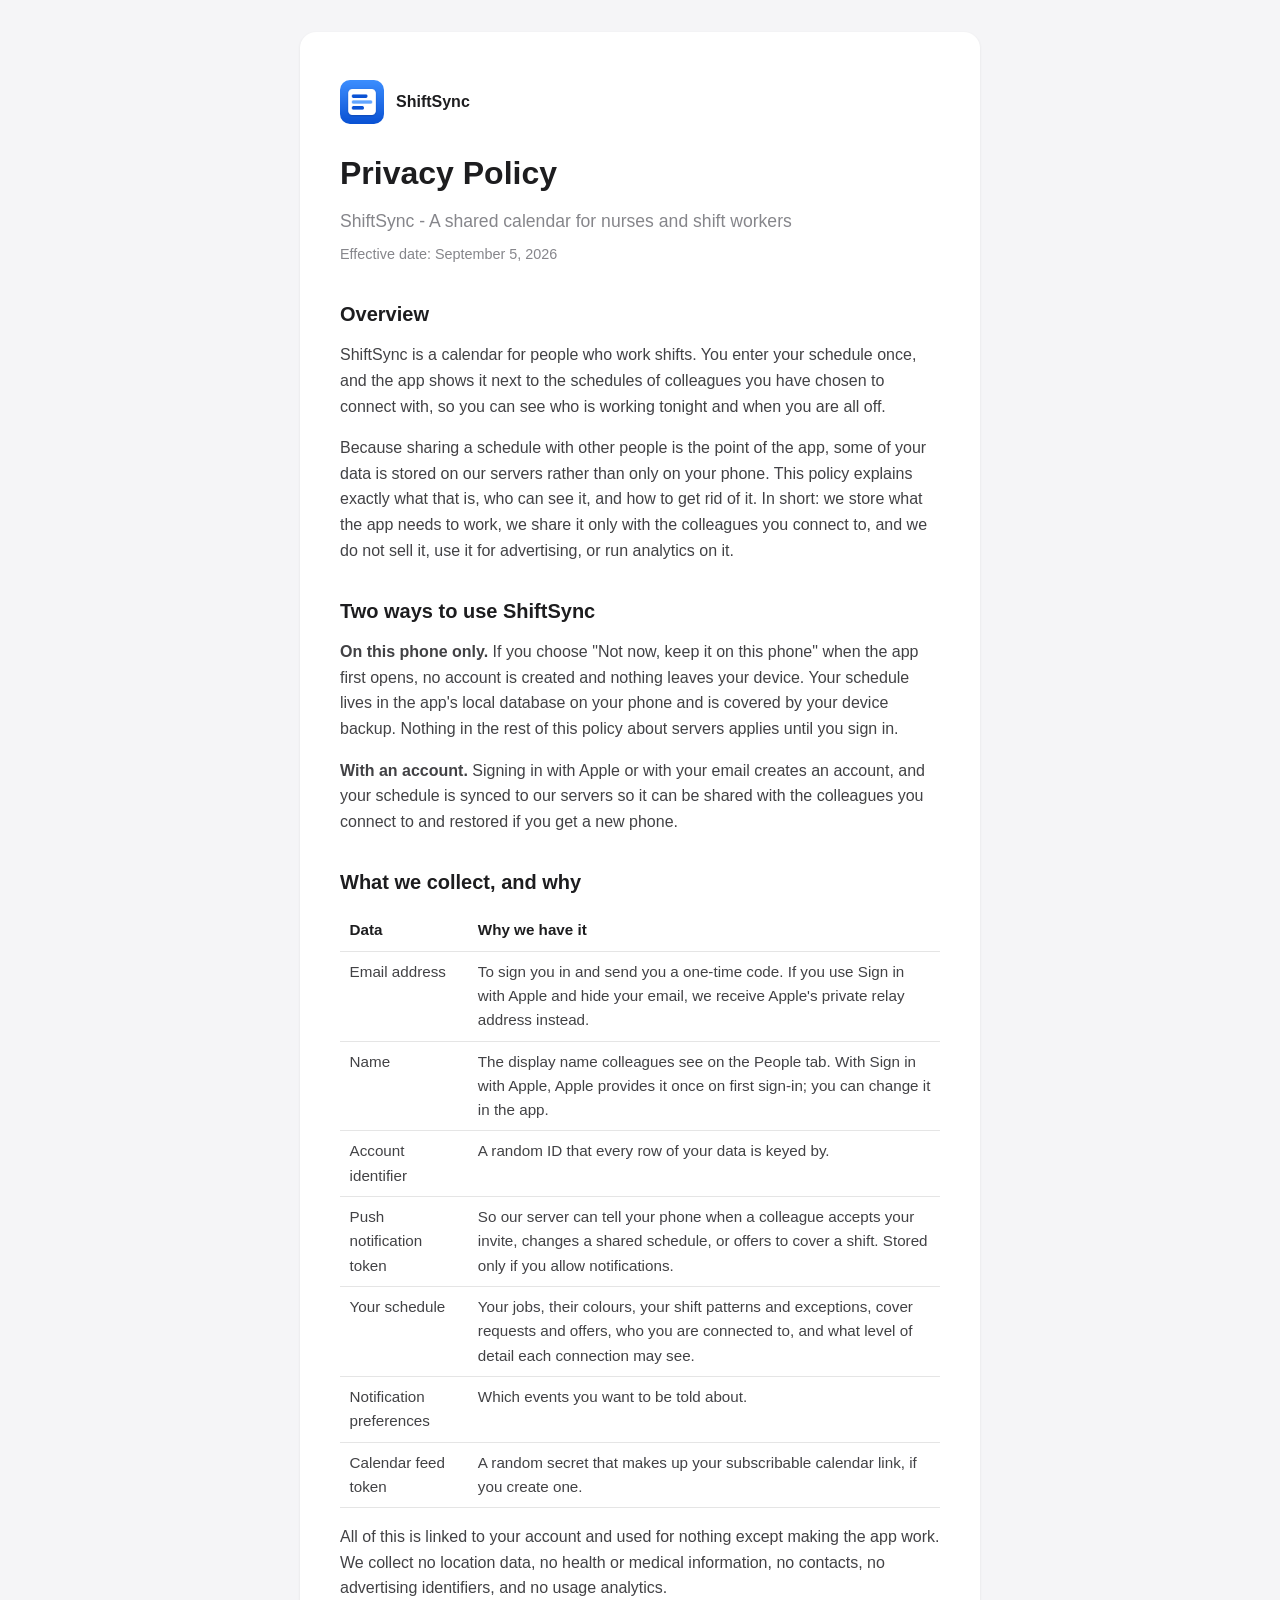
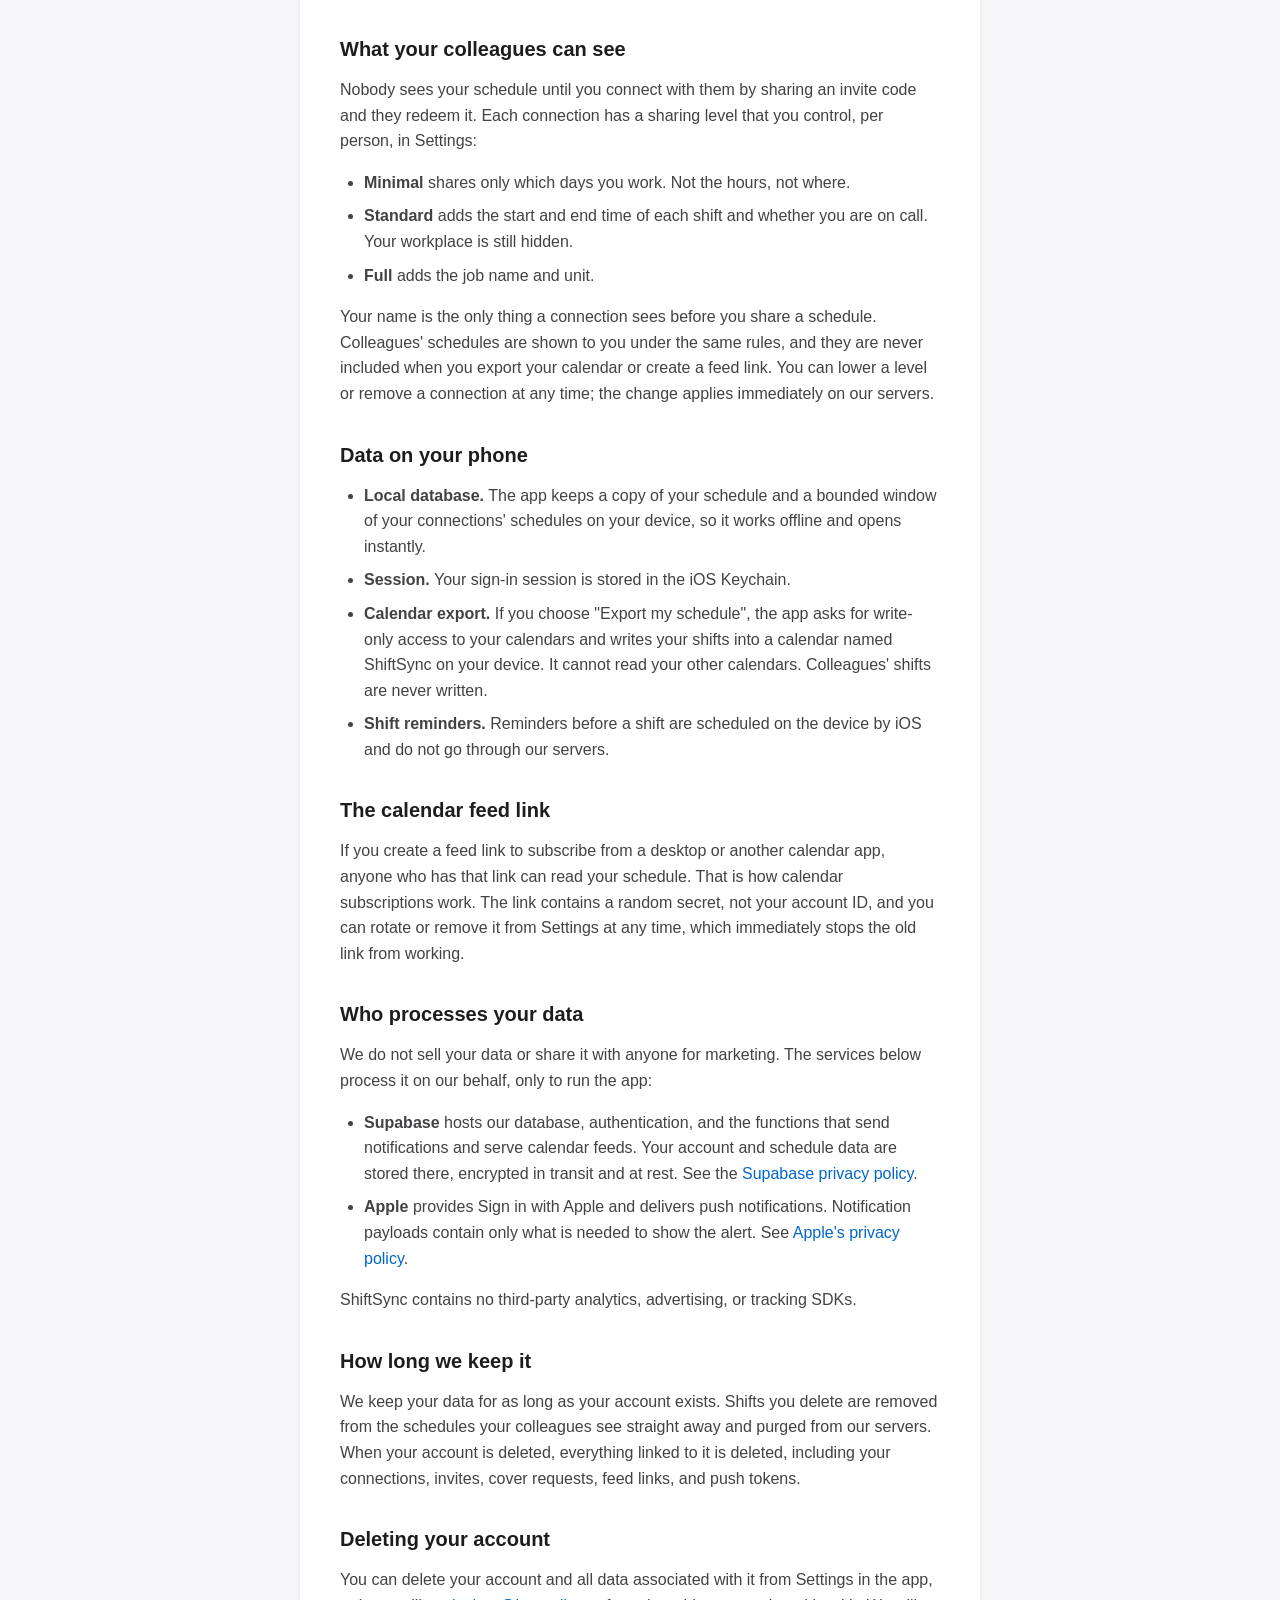
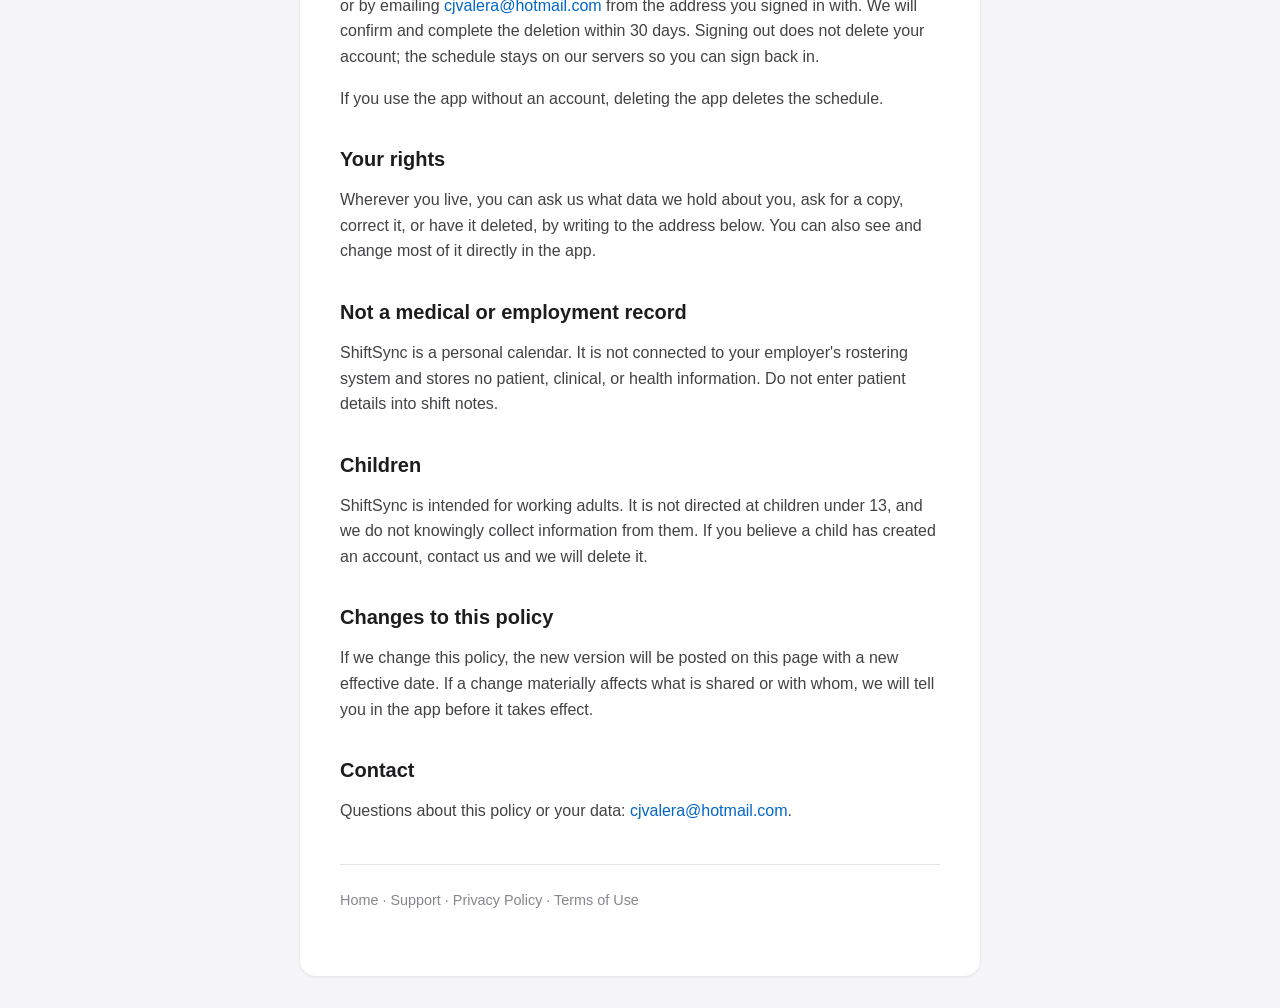
==== privacy.html @ 1a3b59c1 "Support, privacy policy and terms pages for the ShiftSync iOS app Co-Authored-By: Claude Fable 5.1 <" ====
<!DOCTYPE html>
<html lang="en">
<head>
    <meta charset="UTF-8">
    <meta name="viewport" content="width=device-width, initial-scale=1.0">
    <title>ShiftSync - Privacy Policy</title>
    <meta name="description" content="How ShiftSync handles your schedule, your account, and what your colleagues can see.">
    <link rel="icon" href="favicon.png">
    <link rel="apple-touch-icon" href="apple-touch-icon.png">
    <link rel="stylesheet" href="_style.css">
</head>
<body>
    <div class="container">
        <div class="brand"><img src="appicon.png" alt=""><a href="index.html">ShiftSync</a></div>
        <h1>Privacy Policy</h1>
        <p class="subtitle">ShiftSync - A shared calendar for nurses and shift workers</p>
        <p class="effective">Effective date: September 5, 2026</p>

        <h2>Overview</h2>
        <p>ShiftSync is a calendar for people who work shifts. You enter your schedule once, and the app shows it next to the schedules of colleagues you have chosen to connect with, so you can see who is working tonight and when you are all off.</p>
        <p>Because sharing a schedule with other people is the point of the app, some of your data is stored on our servers rather than only on your phone. This policy explains exactly what that is, who can see it, and how to get rid of it. In short: we store what the app needs to work, we share it only with the colleagues you connect to, and we do not sell it, use it for advertising, or run analytics on it.</p>

        <h2>Two ways to use ShiftSync</h2>
        <p><strong>On this phone only.</strong> If you choose "Not now, keep it on this phone" when the app first opens, no account is created and nothing leaves your device. Your schedule lives in the app's local database on your phone and is covered by your device backup. Nothing in the rest of this policy about servers applies until you sign in.</p>
        <p><strong>With an account.</strong> Signing in with Apple or with your email creates an account, and your schedule is synced to our servers so it can be shared with the colleagues you connect to and restored if you get a new phone.</p>

        <h2>What we collect, and why</h2>
        <table>
            <tr><th>Data</th><th>Why we have it</th></tr>
            <tr><td>Email address</td><td>To sign you in and send you a one-time code. If you use Sign in with Apple and hide your email, we receive Apple's private relay address instead.</td></tr>
            <tr><td>Name</td><td>The display name colleagues see on the People tab. With Sign in with Apple, Apple provides it once on first sign-in; you can change it in the app.</td></tr>
            <tr><td>Account identifier</td><td>A random ID that every row of your data is keyed by.</td></tr>
            <tr><td>Push notification token</td><td>So our server can tell your phone when a colleague accepts your invite, changes a shared schedule, or offers to cover a shift. Stored only if you allow notifications.</td></tr>
            <tr><td>Your schedule</td><td>Your jobs, their colours, your shift patterns and exceptions, cover requests and offers, who you are connected to, and what level of detail each connection may see.</td></tr>
            <tr><td>Notification preferences</td><td>Which events you want to be told about.</td></tr>
            <tr><td>Calendar feed token</td><td>A random secret that makes up your subscribable calendar link, if you create one.</td></tr>
        </table>
        <p>All of this is linked to your account and used for nothing except making the app work. We collect no location data, no health or medical information, no contacts, no advertising identifiers, and no usage analytics.</p>

        <h2>What your colleagues can see</h2>
        <p>Nobody sees your schedule until you connect with them by sharing an invite code and they redeem it. Each connection has a sharing level that you control, per person, in Settings:</p>
        <ul>
            <li><strong>Minimal</strong> shares only which days you work. Not the hours, not where.</li>
            <li><strong>Standard</strong> adds the start and end time of each shift and whether you are on call. Your workplace is still hidden.</li>
            <li><strong>Full</strong> adds the job name and unit.</li>
        </ul>
        <p>Your name is the only thing a connection sees before you share a schedule. Colleagues' schedules are shown to you under the same rules, and they are never included when you export your calendar or create a feed link. You can lower a level or remove a connection at any time; the change applies immediately on our servers.</p>

        <h2>Data on your phone</h2>
        <ul>
            <li><strong>Local database.</strong> The app keeps a copy of your schedule and a bounded window of your connections' schedules on your device, so it works offline and opens instantly.</li>
            <li><strong>Session.</strong> Your sign-in session is stored in the iOS Keychain.</li>
            <li><strong>Calendar export.</strong> If you choose "Export my schedule", the app asks for write-only access to your calendars and writes your shifts into a calendar named ShiftSync on your device. It cannot read your other calendars. Colleagues' shifts are never written.</li>
            <li><strong>Shift reminders.</strong> Reminders before a shift are scheduled on the device by iOS and do not go through our servers.</li>
        </ul>

        <h2>The calendar feed link</h2>
        <p>If you create a feed link to subscribe from a desktop or another calendar app, anyone who has that link can read your schedule. That is how calendar subscriptions work. The link contains a random secret, not your account ID, and you can rotate or remove it from Settings at any time, which immediately stops the old link from working.</p>

        <h2>Who processes your data</h2>
        <p>We do not sell your data or share it with anyone for marketing. The services below process it on our behalf, only to run the app:</p>
        <ul>
            <li><strong>Supabase</strong> hosts our database, authentication, and the functions that send notifications and serve calendar feeds. Your account and schedule data are stored there, encrypted in transit and at rest. See the <a href="https://supabase.com/privacy">Supabase privacy policy</a>.</li>
            <li><strong>Apple</strong> provides Sign in with Apple and delivers push notifications. Notification payloads contain only what is needed to show the alert. See <a href="https://www.apple.com/legal/privacy/">Apple's privacy policy</a>.</li>
        </ul>
        <p>ShiftSync contains no third-party analytics, advertising, or tracking SDKs.</p>

        <h2>How long we keep it</h2>
        <p>We keep your data for as long as your account exists. Shifts you delete are removed from the schedules your colleagues see straight away and purged from our servers. When your account is deleted, everything linked to it is deleted, including your connections, invites, cover requests, feed links, and push tokens.</p>

        <h2>Deleting your account</h2>
        <p>You can delete your account and all data associated with it from Settings in the app, or by emailing <a href="mailto:cjvalera@hotmail.com">cjvalera@hotmail.com</a> from the address you signed in with. We will confirm and complete the deletion within 30 days. Signing out does not delete your account; the schedule stays on our servers so you can sign back in.</p>
        <p>If you use the app without an account, deleting the app deletes the schedule.</p>

        <h2>Your rights</h2>
        <p>Wherever you live, you can ask us what data we hold about you, ask for a copy, correct it, or have it deleted, by writing to the address below. You can also see and change most of it directly in the app.</p>

        <h2>Not a medical or employment record</h2>
        <p>ShiftSync is a personal calendar. It is not connected to your employer's rostering system and stores no patient, clinical, or health information. Do not enter patient details into shift notes.</p>

        <h2>Children</h2>
        <p>ShiftSync is intended for working adults. It is not directed at children under 13, and we do not knowingly collect information from them. If you believe a child has created an account, contact us and we will delete it.</p>

        <h2>Changes to this policy</h2>
        <p>If we change this policy, the new version will be posted on this page with a new effective date. If a change materially affects what is shared or with whom, we will tell you in the app before it takes effect.</p>

        <h2>Contact</h2>
        <p>Questions about this policy or your data: <a href="mailto:cjvalera@hotmail.com">cjvalera@hotmail.com</a>.</p>
        <p class="nav">
            <a href="index.html">Home</a> &middot;
            <a href="support.html">Support</a> &middot;
            <a href="privacy.html">Privacy Policy</a> &middot;
            <a href="terms.html">Terms of Use</a>
        </p>
    </div>
</body>
</html>
---- _style.css ----
* { margin: 0; padding: 0; box-sizing: border-box; }
body { font-family: -apple-system, BlinkMacSystemFont, "Segoe UI", Roboto, Helvetica, Arial, sans-serif; line-height: 1.6; color: #1d1d1f; background: #f5f5f7; padding: 2rem 1rem; -webkit-font-smoothing: antialiased; }
.container { max-width: 680px; margin: 0 auto; background: #fff; border-radius: 16px; padding: 3rem 2.5rem; box-shadow: 0 1px 3px rgba(0,0,0,0.08); }
.brand { display: flex; align-items: center; gap: 0.75rem; margin-bottom: 1.5rem; }
.brand img { width: 44px; height: 44px; border-radius: 10px; }
.brand a { color: #1d1d1f; font-weight: 600; text-decoration: none; }
h1 { font-size: 2rem; font-weight: 700; margin-bottom: 0.5rem; }
.subtitle { color: #86868b; font-size: 1.1rem; margin-bottom: 0.5rem; }
.effective { color: #86868b; font-size: 0.9rem; margin-bottom: 2rem; }
h2 { font-size: 1.25rem; font-weight: 600; margin-top: 2rem; margin-bottom: 0.75rem; }
h3 { font-size: 1.05rem; font-weight: 600; margin-top: 1.25rem; margin-bottom: 0.5rem; }
p { margin-bottom: 1rem; color: #424245; }
ul, ol { margin-bottom: 1rem; padding-left: 1.5rem; color: #424245; }
li { margin-bottom: 0.5rem; }
a { color: #0066cc; text-decoration: none; }
a:hover { text-decoration: underline; }
table { width: 100%; border-collapse: collapse; margin-bottom: 1rem; font-size: 0.95rem; }
th, td { text-align: left; padding: 0.5rem 0.6rem; border-bottom: 1px solid #e5e5e5; vertical-align: top; color: #424245; }
th { color: #1d1d1f; font-weight: 600; }
.card { background: #f5f5f7; border-radius: 12px; padding: 1.5rem; margin: 1.5rem 0; }
.card p { margin-bottom: 0.5rem; } .card p:last-child { margin-bottom: 0; }
.nav { margin-top: 2.5rem; padding-top: 1.5rem; border-top: 1px solid #e5e5e5; font-size: 0.9rem; color: #86868b; }
.nav a { color: #86868b; } .nav a:hover { color: #0066cc; }
@media (max-width: 600px) { .container { padding: 2rem 1.25rem; } body { padding: 1rem 0.5rem; } }
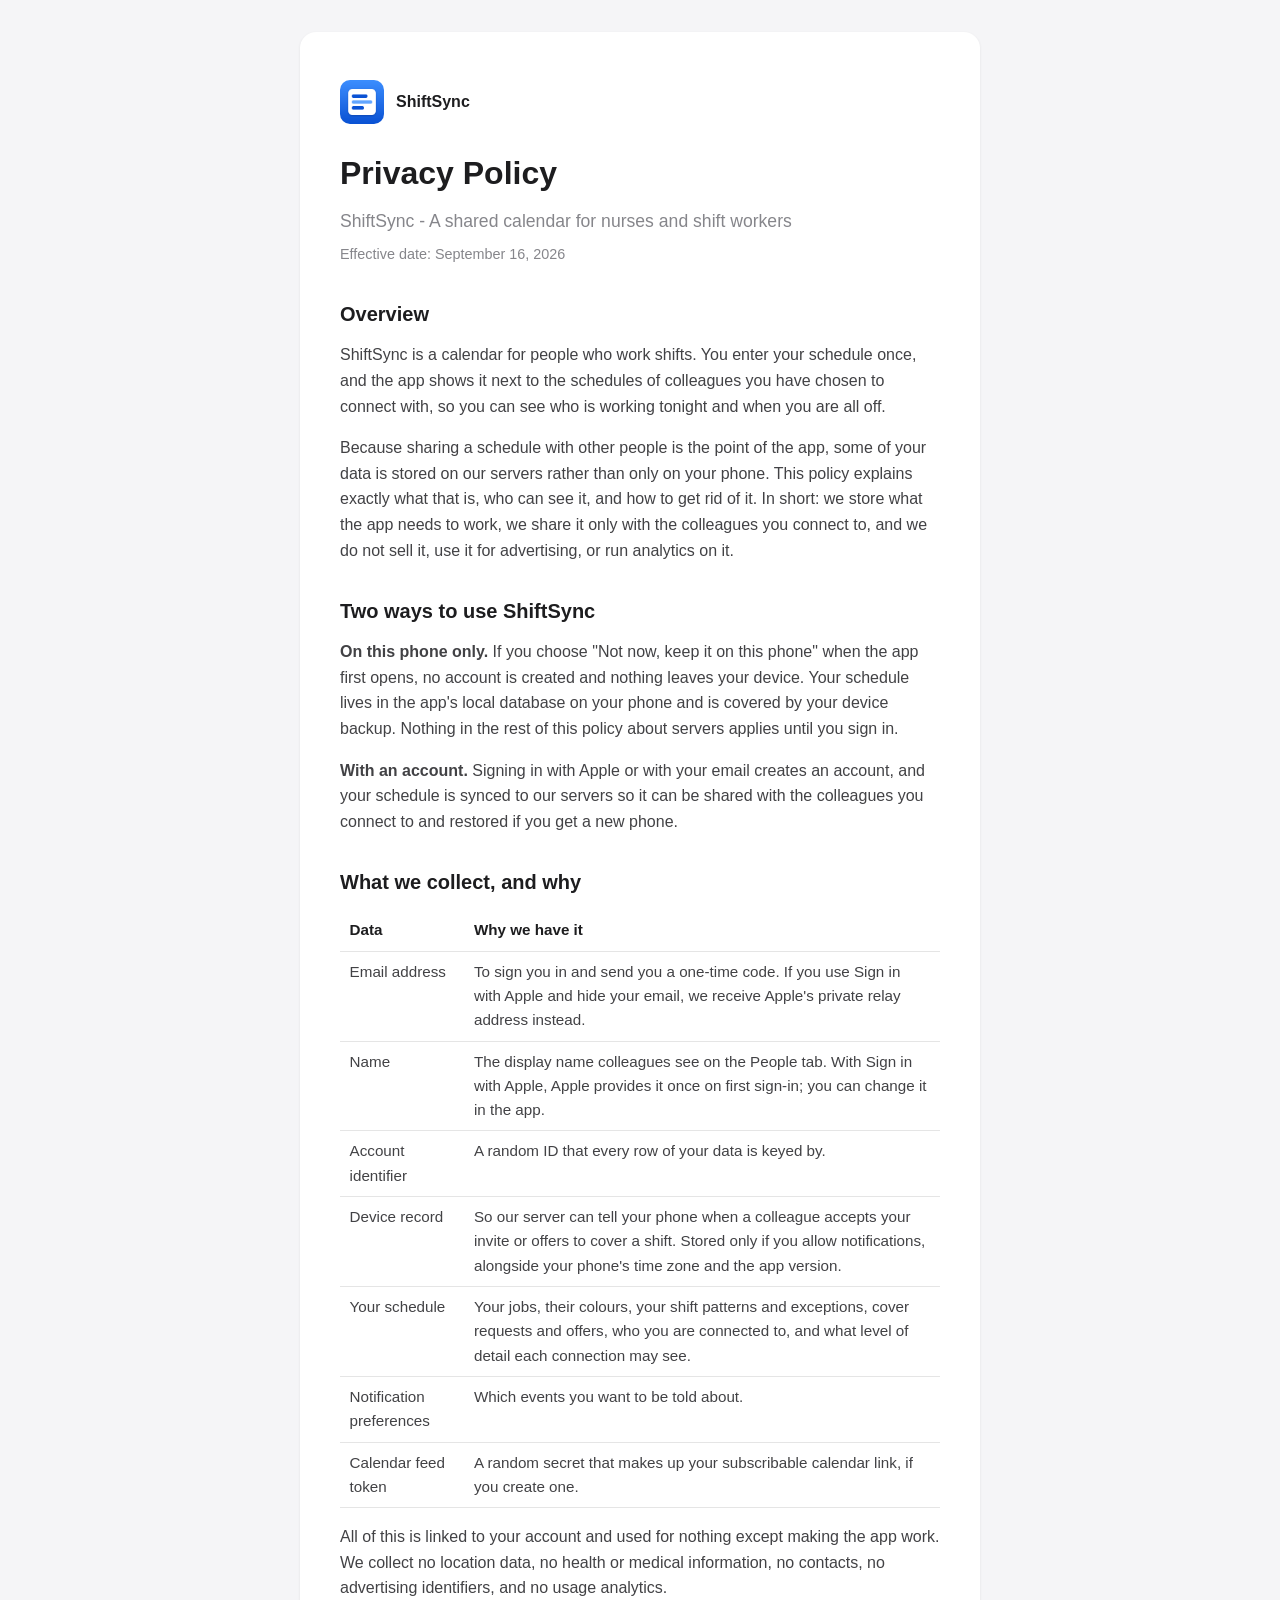
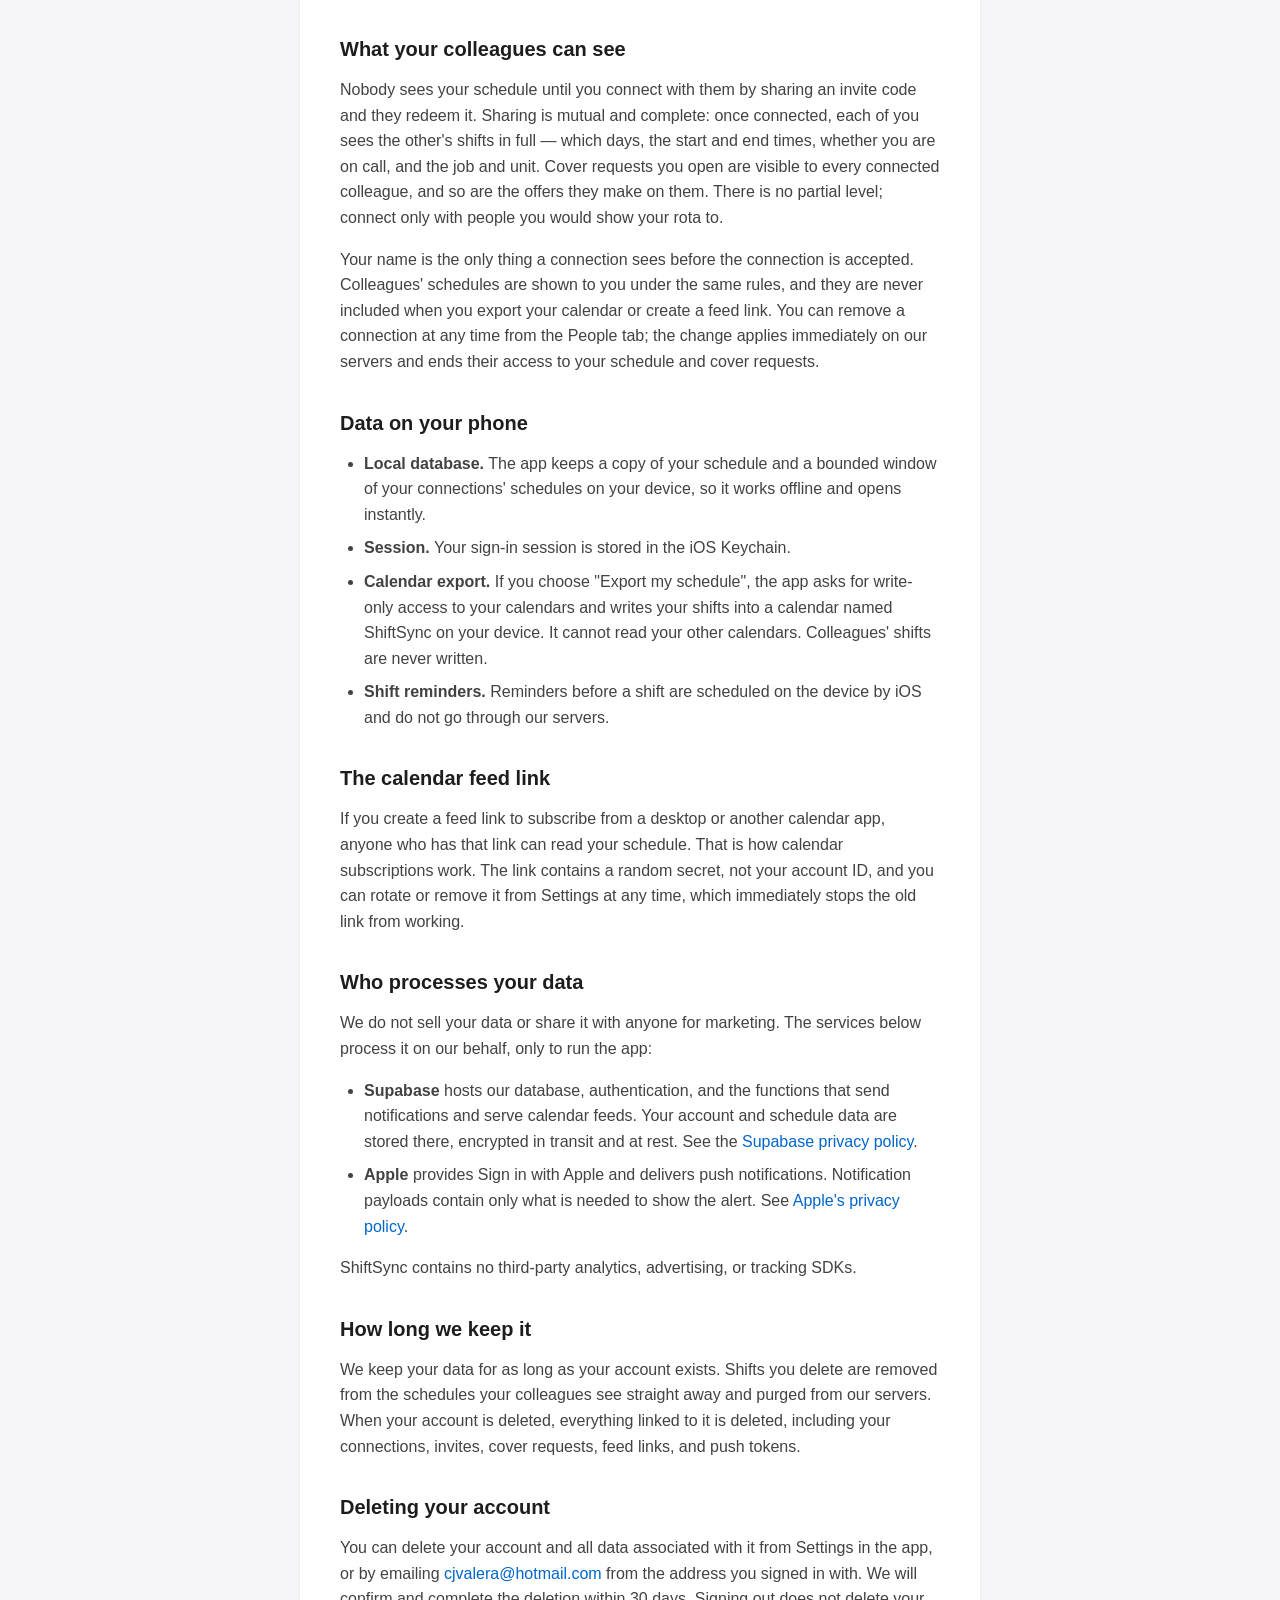
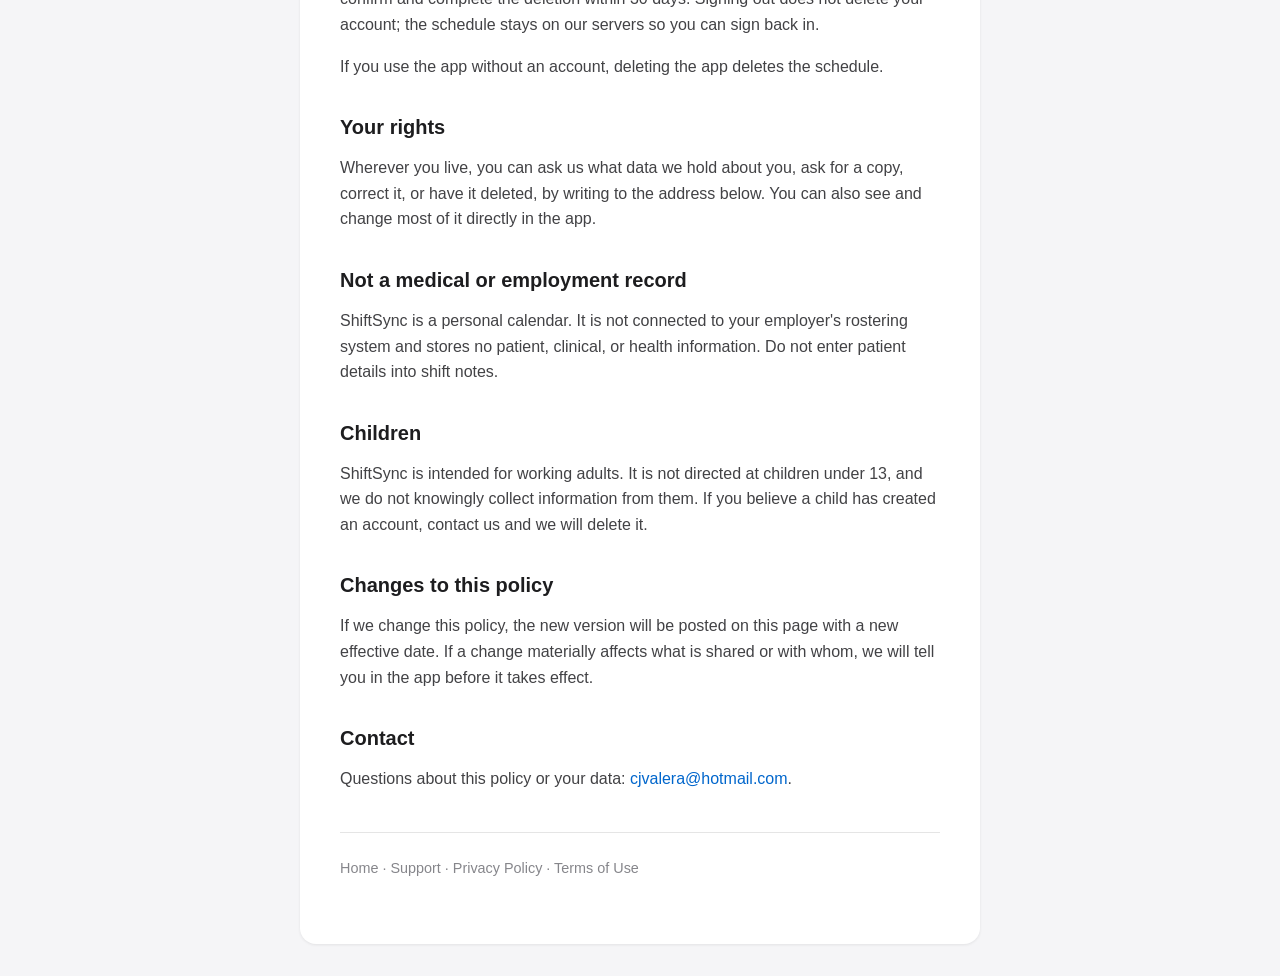
==== commit 8b4c8990: "Describe sharing as mutual and complete, matching the app since 2026-09-07 The policy, the front pag" ====
--- a/privacy.html
+++ b/privacy.html
@@ -14,7 +14,7 @@
         <div class="brand"><img src="appicon.png" alt=""><a href="index.html">ShiftSync</a></div>
         <h1>Privacy Policy</h1>
         <p class="subtitle">ShiftSync - A shared calendar for nurses and shift workers</p>
-        <p class="effective">Effective date: September 5, 2026</p>
+        <p class="effective">Effective date: September 16, 2026</p>
 
         <h2>Overview</h2>
         <p>ShiftSync is a calendar for people who work shifts. You enter your schedule once, and the app shows it next to the schedules of colleagues you have chosen to connect with, so you can see who is working tonight and when you are all off.</p>
@@ -30,7 +30,7 @@
             <tr><td>Email address</td><td>To sign you in and send you a one-time code. If you use Sign in with Apple and hide your email, we receive Apple's private relay address instead.</td></tr>
             <tr><td>Name</td><td>The display name colleagues see on the People tab. With Sign in with Apple, Apple provides it once on first sign-in; you can change it in the app.</td></tr>
             <tr><td>Account identifier</td><td>A random ID that every row of your data is keyed by.</td></tr>
-            <tr><td>Push notification token</td><td>So our server can tell your phone when a colleague accepts your invite, changes a shared schedule, or offers to cover a shift. Stored only if you allow notifications.</td></tr>
+            <tr><td>Device record</td><td>So our server can tell your phone when a colleague accepts your invite or offers to cover a shift. Stored only if you allow notifications, alongside your phone's time zone and the app version.</td></tr>
             <tr><td>Your schedule</td><td>Your jobs, their colours, your shift patterns and exceptions, cover requests and offers, who you are connected to, and what level of detail each connection may see.</td></tr>
             <tr><td>Notification preferences</td><td>Which events you want to be told about.</td></tr>
             <tr><td>Calendar feed token</td><td>A random secret that makes up your subscribable calendar link, if you create one.</td></tr>
@@ -38,13 +38,8 @@
         <p>All of this is linked to your account and used for nothing except making the app work. We collect no location data, no health or medical information, no contacts, no advertising identifiers, and no usage analytics.</p>
 
         <h2>What your colleagues can see</h2>
-        <p>Nobody sees your schedule until you connect with them by sharing an invite code and they redeem it. Each connection has a sharing level that you control, per person, in Settings:</p>
-        <ul>
-            <li><strong>Minimal</strong> shares only which days you work. Not the hours, not where.</li>
-            <li><strong>Standard</strong> adds the start and end time of each shift and whether you are on call. Your workplace is still hidden.</li>
-            <li><strong>Full</strong> adds the job name and unit.</li>
-        </ul>
-        <p>Your name is the only thing a connection sees before you share a schedule. Colleagues' schedules are shown to you under the same rules, and they are never included when you export your calendar or create a feed link. You can lower a level or remove a connection at any time; the change applies immediately on our servers.</p>
+        <p>Nobody sees your schedule until you connect with them by sharing an invite code and they redeem it. Sharing is mutual and complete: once connected, each of you sees the other's shifts in full &mdash; which days, the start and end times, whether you are on call, and the job and unit. Cover requests you open are visible to every connected colleague, and so are the offers they make on them. There is no partial level; connect only with people you would show your rota to.</p>
+        <p>Your name is the only thing a connection sees before the connection is accepted. Colleagues' schedules are shown to you under the same rules, and they are never included when you export your calendar or create a feed link. You can remove a connection at any time from the People tab; the change applies immediately on our servers and ends their access to your schedule and cover requests.</p>
 
         <h2>Data on your phone</h2>
         <ul>
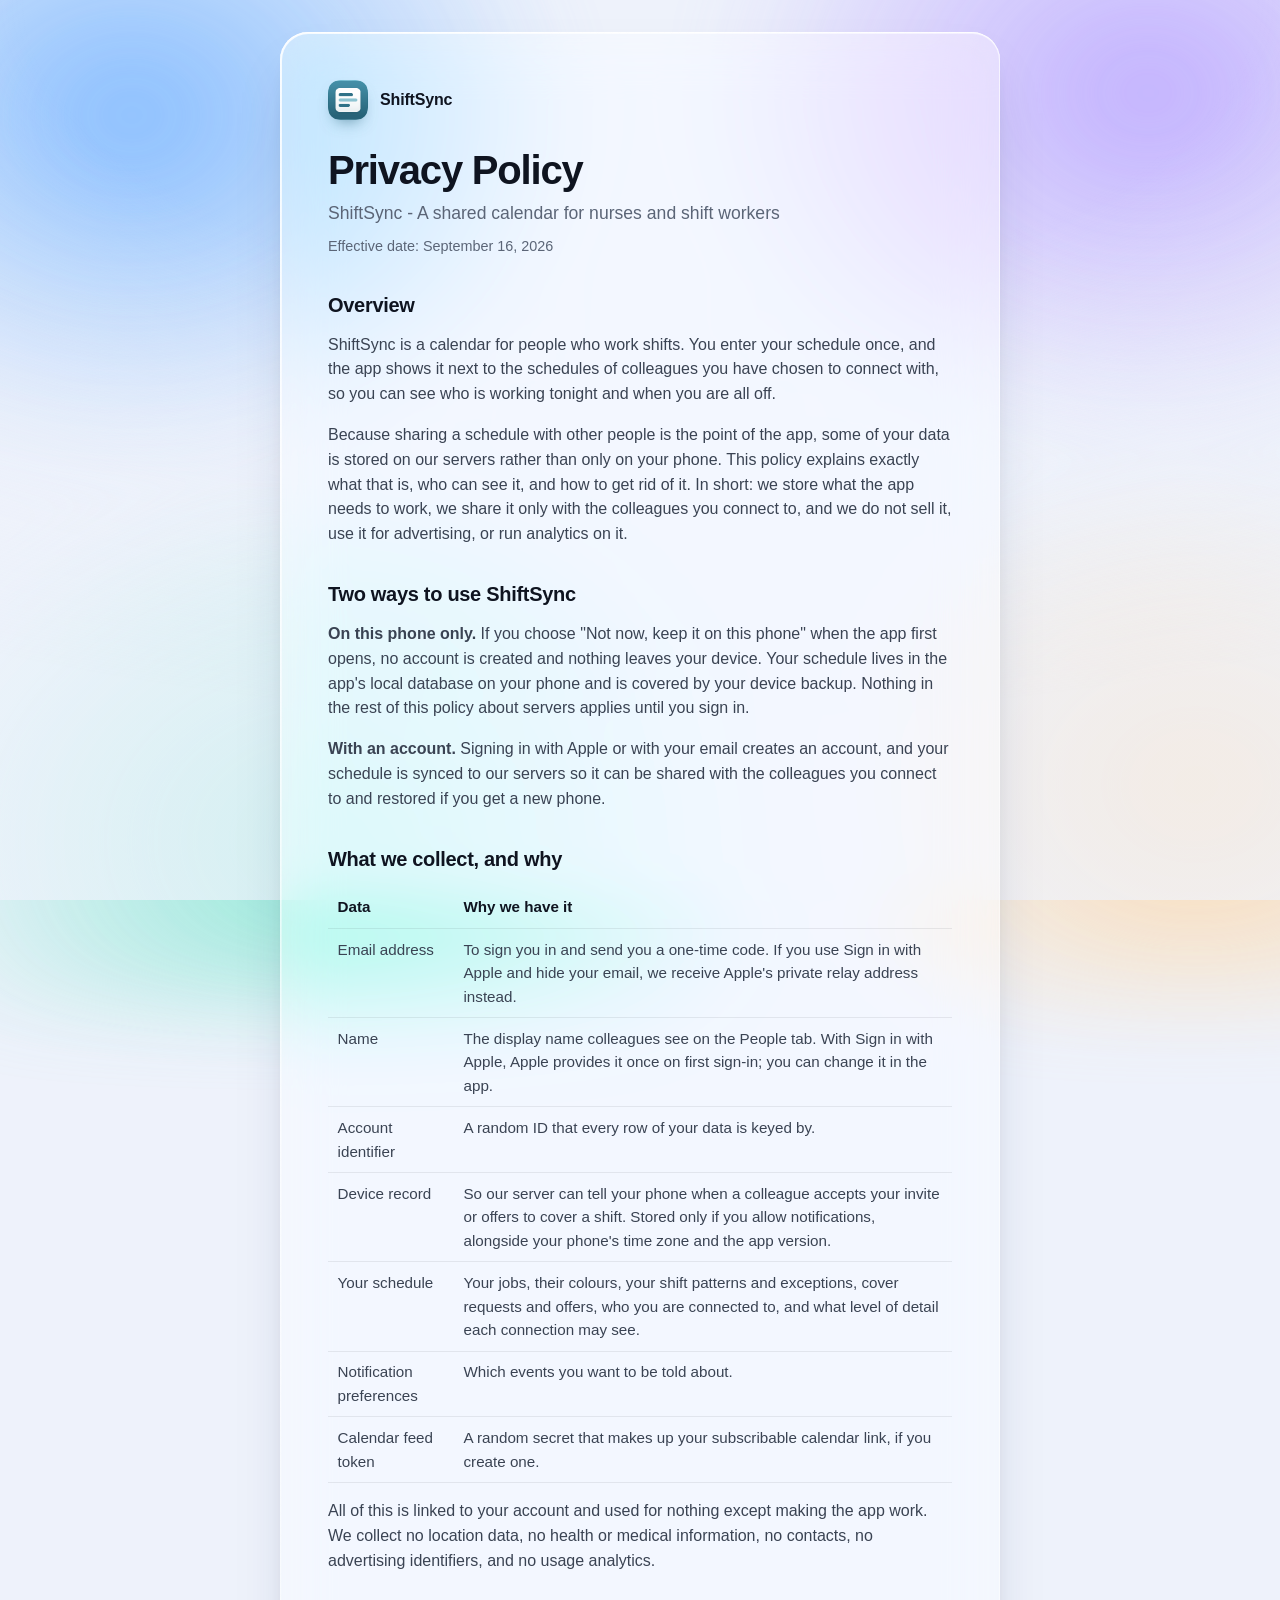
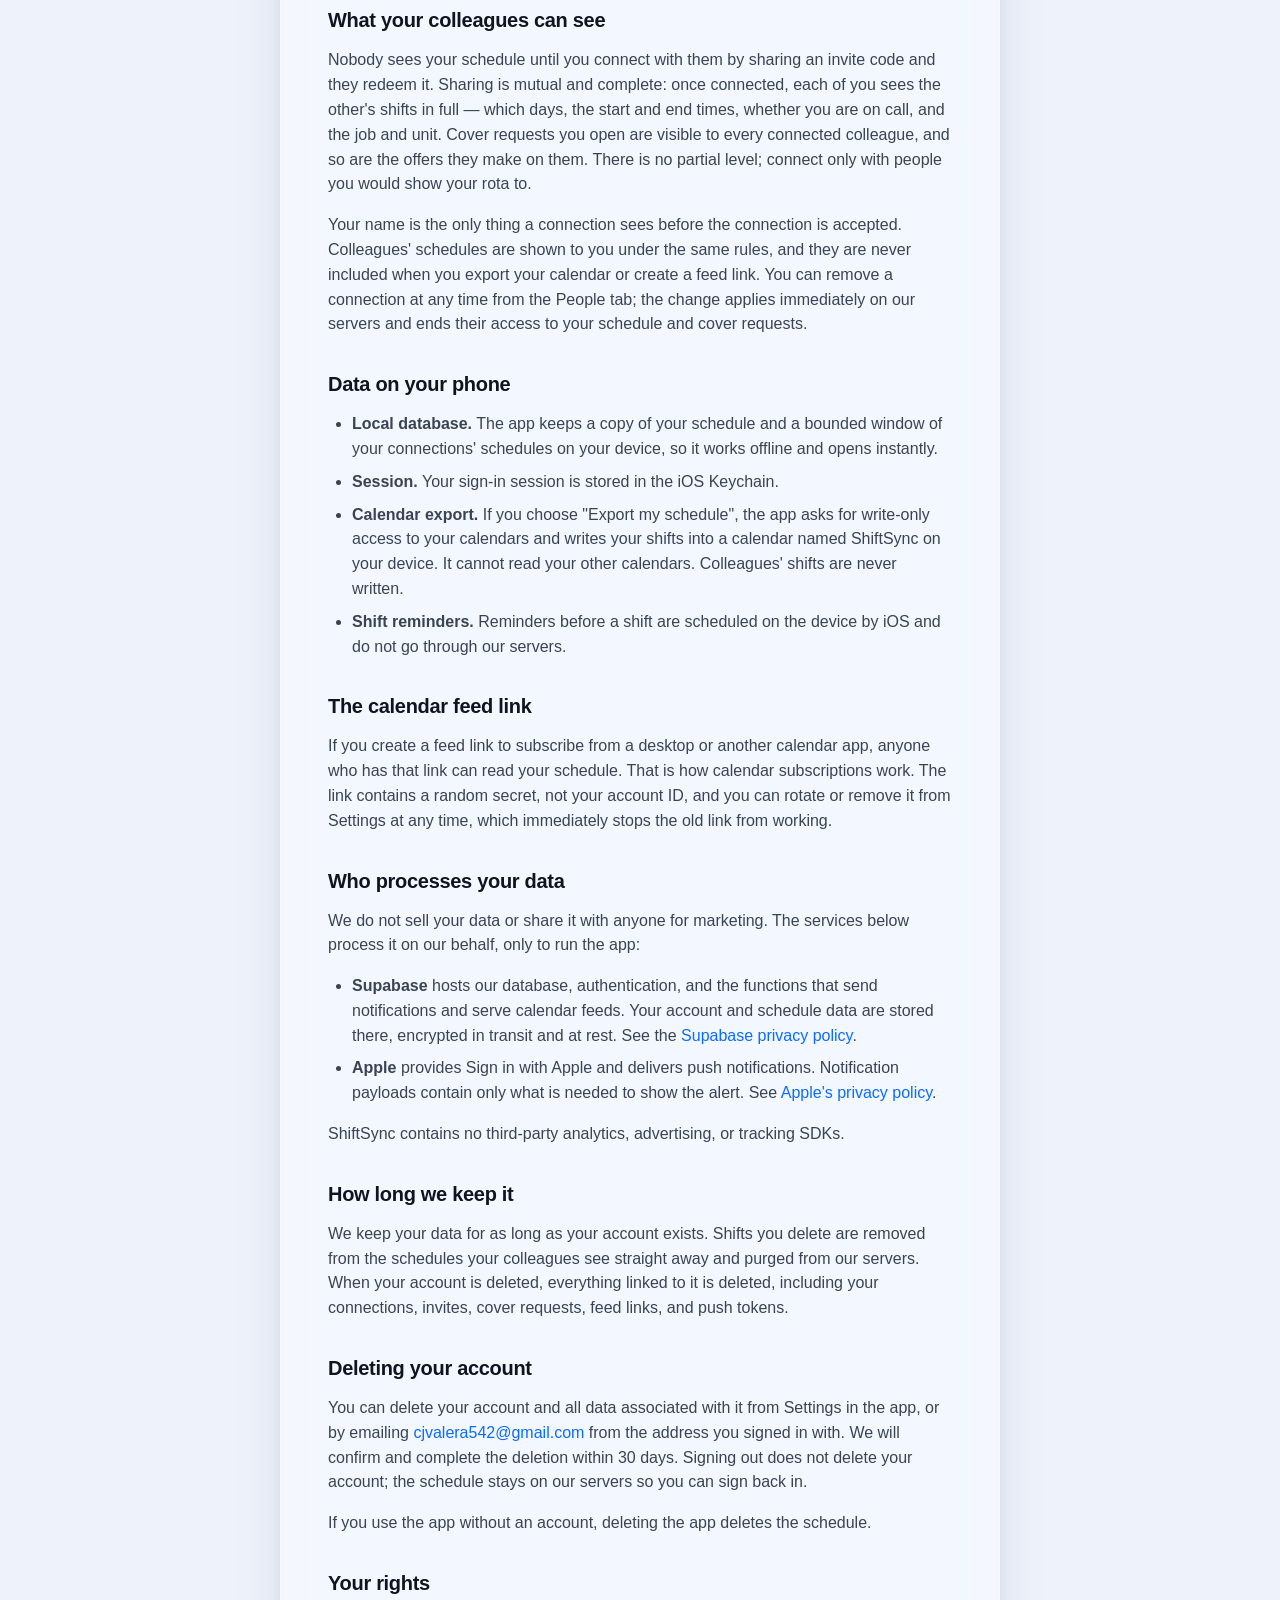
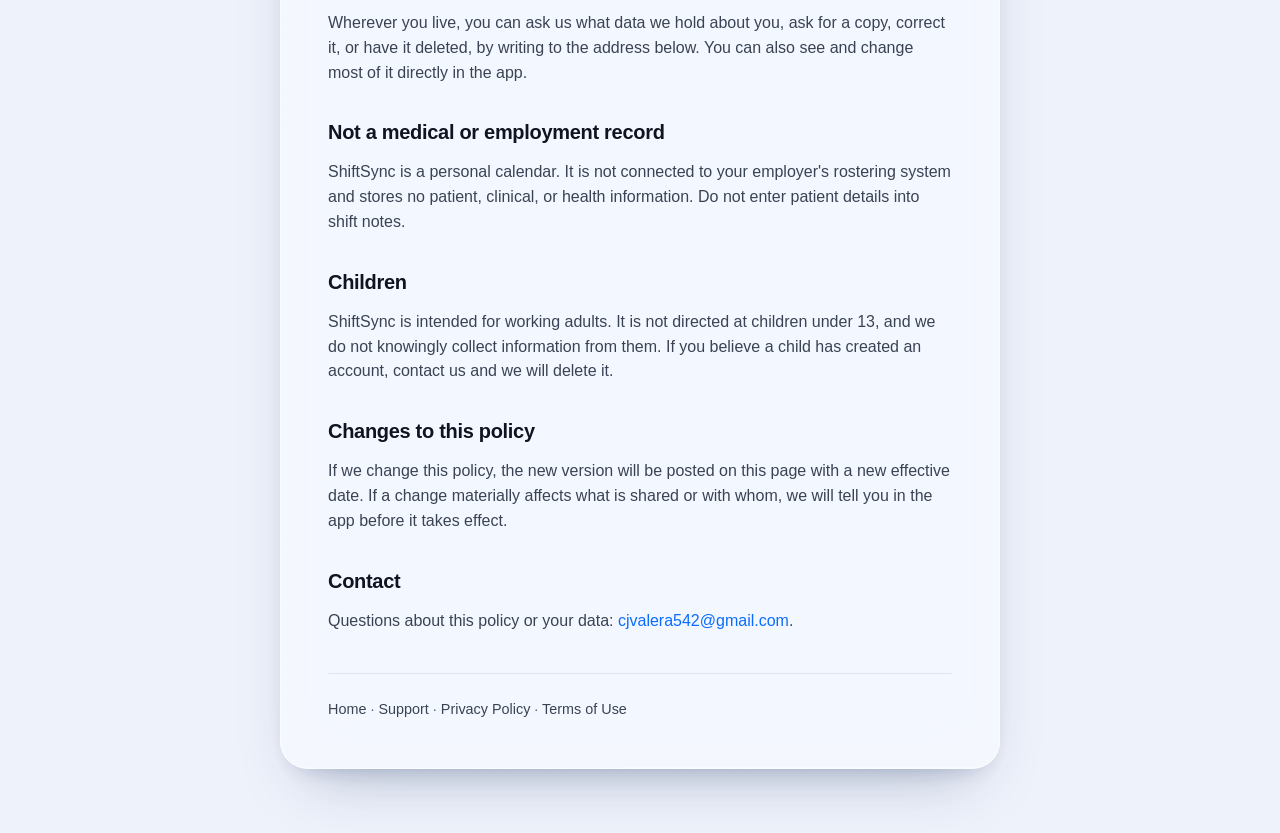
==== commit fd3fbe12: "Use cjvalera542@gmail.com as the support email Co-Authored-By: Claude Opus 5.5 <noreply@anthropic.co" ====
--- a/privacy.html
+++ b/privacy.html
@@ -8,6 +8,9 @@
     <link rel="icon" href="favicon.png">
     <link rel="apple-touch-icon" href="apple-touch-icon.png">
     <link rel="stylesheet" href="_style.css">
+    <link rel="canonical" href="https://shiftsync.valeralabs.io/privacy.html">
+    <!-- Moved to shiftsync.valeralabs.io; the GitHub Pages copy only forwards there. -->
+    <script>if(location.hostname.endsWith('github.io'))location.replace('https://shiftsync.valeralabs.io/'+location.pathname.replace(/^\/shiftsync-support\/?/,''))</script>
 </head>
 <body>
     <div class="container">
@@ -64,7 +67,7 @@
         <p>We keep your data for as long as your account exists. Shifts you delete are removed from the schedules your colleagues see straight away and purged from our servers. When your account is deleted, everything linked to it is deleted, including your connections, invites, cover requests, feed links, and push tokens.</p>
 
         <h2>Deleting your account</h2>
-        <p>You can delete your account and all data associated with it from Settings in the app, or by emailing <a href="mailto:cjvalera@hotmail.com">cjvalera@hotmail.com</a> from the address you signed in with. We will confirm and complete the deletion within 30 days. Signing out does not delete your account; the schedule stays on our servers so you can sign back in.</p>
+        <p>You can delete your account and all data associated with it from Settings in the app, or by emailing <a href="mailto:cjvalera542@gmail.com">cjvalera542@gmail.com</a> from the address you signed in with. We will confirm and complete the deletion within 30 days. Signing out does not delete your account; the schedule stays on our servers so you can sign back in.</p>
         <p>If you use the app without an account, deleting the app deletes the schedule.</p>
 
         <h2>Your rights</h2>
@@ -80,7 +83,7 @@
         <p>If we change this policy, the new version will be posted on this page with a new effective date. If a change materially affects what is shared or with whom, we will tell you in the app before it takes effect.</p>
 
         <h2>Contact</h2>
-        <p>Questions about this policy or your data: <a href="mailto:cjvalera@hotmail.com">cjvalera@hotmail.com</a>.</p>
+        <p>Questions about this policy or your data: <a href="mailto:cjvalera542@gmail.com">cjvalera542@gmail.com</a>.</p>
         <p class="nav">
             <a href="index.html">Home</a> &middot;
             <a href="support.html">Support</a> &middot;
--- a/_style.css
+++ b/_style.css
@@ -1,24 +1,75 @@
-* { margin: 0; padding: 0; box-sizing: border-box; }
-body { font-family: -apple-system, BlinkMacSystemFont, "Segoe UI", Roboto, Helvetica, Arial, sans-serif; line-height: 1.6; color: #1d1d1f; background: #f5f5f7; padding: 2rem 1rem; -webkit-font-smoothing: antialiased; }
-.container { max-width: 680px; margin: 0 auto; background: #fff; border-radius: 16px; padding: 3rem 2.5rem; box-shadow: 0 1px 3px rgba(0,0,0,0.08); }
-.brand { display: flex; align-items: center; gap: 0.75rem; margin-bottom: 1.5rem; }
-.brand img { width: 44px; height: 44px; border-radius: 10px; }
-.brand a { color: #1d1d1f; font-weight: 600; text-decoration: none; }
-h1 { font-size: 2rem; font-weight: 700; margin-bottom: 0.5rem; }
-.subtitle { color: #86868b; font-size: 1.1rem; margin-bottom: 0.5rem; }
-.effective { color: #86868b; font-size: 0.9rem; margin-bottom: 2rem; }
-h2 { font-size: 1.25rem; font-weight: 600; margin-top: 2rem; margin-bottom: 0.75rem; }
+/* Document pages (privacy, terms, support): glass card on the shared background. */
+@import url("_glass.css");
+
+body { padding: 1.25rem 1rem 3rem; }
+@media (min-width: 720px) { body { padding: 2rem 1.5rem 4rem; } }
+
+/* static liquid background, no canvas on these pages */
+body::before {
+    content: "";
+    position: fixed; inset: -12%; z-index: 0; pointer-events: none;
+    background:
+        radial-gradient(40% 45% at 18% 20%, var(--blob-1) 0%, transparent 70%),
+        radial-gradient(40% 45% at 82% 18%, var(--blob-2) 0%, transparent 70%),
+        radial-gradient(40% 45% at 30% 85%, var(--blob-3) 0%, transparent 70%),
+        radial-gradient(35% 40% at 85% 80%, var(--blob-4) 0%, transparent 70%);
+    filter: blur(40px) saturate(1.2);
+    opacity: var(--blob-alpha);
+}
+body::after {
+    content: "";
+    position: fixed; inset: 0; z-index: 0; pointer-events: none;
+    background: radial-gradient(120% 80% at 50% 0%, transparent 40%, color-mix(in srgb, var(--bg) 70%, transparent) 100%);
+}
+
+.container {
+    position: relative; z-index: 1;
+    max-width: 720px; margin: 0 auto;
+    padding: clamp(1.75rem, 4vw, 3rem);
+    border-radius: 28px;
+    background: var(--glass);
+    -webkit-backdrop-filter: blur(28px) saturate(180%);
+    backdrop-filter: blur(28px) saturate(180%);
+    box-shadow:
+        inset 0 1px 0 var(--glass-edge),
+        inset 0 -1px 0 var(--glass-edge-soft),
+        inset 1px 0 0 var(--glass-edge-soft),
+        inset -1px 0 0 var(--glass-edge-soft),
+        var(--glass-shadow);
+}
+.container::before {
+    content: "";
+    position: absolute; inset: 0; border-radius: inherit; padding: 1.5px;
+    background: linear-gradient(135deg, var(--glass-edge) 0%, transparent 35%, transparent 65%, var(--glass-edge-soft) 100%);
+    -webkit-mask: linear-gradient(#000 0 0) content-box, linear-gradient(#000 0 0);
+    mask: linear-gradient(#000 0 0) content-box, linear-gradient(#000 0 0);
+    -webkit-mask-composite: xor; mask-composite: exclude;
+    pointer-events: none;
+}
+
+.brand { display: flex; align-items: center; gap: 0.75rem; margin-bottom: 1.75rem; }
+.brand img { width: 40px; height: 40px; border-radius: 12px; box-shadow: inset 0 1px 0 rgba(255,255,255,0.5), 0 8px 16px -8px rgba(40,100,121,0.7); }
+.brand a { color: var(--text); font-weight: 650; letter-spacing: -0.01em; }
+.brand a:hover { text-decoration: none; color: var(--accent); }
+
+h1 { font-size: clamp(1.9rem, 4.5vw, 2.5rem); font-weight: 700; letter-spacing: -0.03em; line-height: 1.1; margin-bottom: 0.5rem; }
+.subtitle { color: var(--muted); font-size: 1.1rem; margin-bottom: 0.5rem; }
+.effective { color: var(--muted); font-size: 0.9rem; margin-bottom: 2rem; }
+h2 { font-size: 1.25rem; font-weight: 650; letter-spacing: -0.015em; margin-top: 2rem; margin-bottom: 0.75rem; }
 h3 { font-size: 1.05rem; font-weight: 600; margin-top: 1.25rem; margin-bottom: 0.5rem; }
-p { margin-bottom: 1rem; color: #424245; }
-ul, ol { margin-bottom: 1rem; padding-left: 1.5rem; color: #424245; }
+p { margin-bottom: 1rem; color: var(--body); }
+ul, ol { margin-bottom: 1rem; padding-left: 1.5rem; color: var(--body); }
 li { margin-bottom: 0.5rem; }
-a { color: #0066cc; text-decoration: none; }
-a:hover { text-decoration: underline; }
 table { width: 100%; border-collapse: collapse; margin-bottom: 1rem; font-size: 0.95rem; }
-th, td { text-align: left; padding: 0.5rem 0.6rem; border-bottom: 1px solid #e5e5e5; vertical-align: top; color: #424245; }
-th { color: #1d1d1f; font-weight: 600; }
-.card { background: #f5f5f7; border-radius: 12px; padding: 1.5rem; margin: 1.5rem 0; }
+th, td { text-align: left; padding: 0.55rem 0.6rem; border-bottom: 1px solid var(--border); vertical-align: top; color: var(--body); }
+th { color: var(--text); font-weight: 600; }
+.card { background: var(--pill); border-radius: 16px; padding: 1.25rem 1.5rem; margin: 1.5rem 0; box-shadow: inset 0 1px 0 var(--glass-edge); }
 .card p { margin-bottom: 0.5rem; } .card p:last-child { margin-bottom: 0; }
-.nav { margin-top: 2.5rem; padding-top: 1.5rem; border-top: 1px solid #e5e5e5; font-size: 0.9rem; color: #86868b; }
-.nav a { color: #86868b; } .nav a:hover { color: #0066cc; }
-@media (max-width: 600px) { .container { padding: 2rem 1.25rem; } body { padding: 1rem 0.5rem; } }
+
+p.nav {
+    position: static; display: block; max-width: none; border-radius: 0;
+    margin: 2.5rem 0 0; padding: 1.5rem 0 0;
+    border-top: 1px solid var(--border);
+    font-size: 0.9rem; color: var(--muted);
+}
+p.nav a { color: var(--body); } p.nav a:hover { color: var(--accent); }
